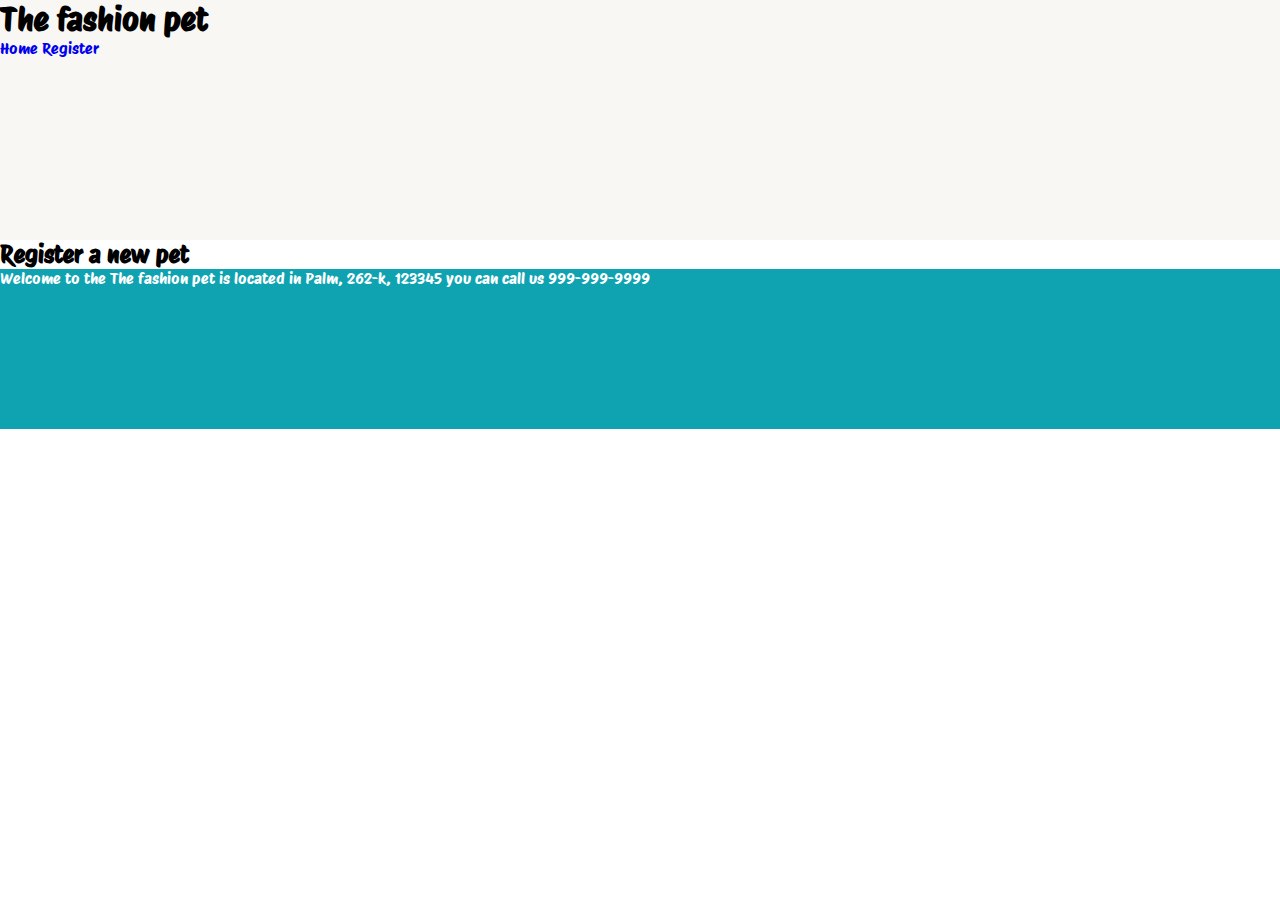
==== register.html @ 1b6401b3 "object literal" ====
<!DOCTYPE html>
<html lang="en">
<head>
    <meta charset="UTF-8">
    <meta name="viewport" content="width=device-width, initial-scale=1.0">
    <link rel="preconnect" href="https://fonts.googleapis.com">
    <link rel="preconnect" href="https://fonts.gstatic.com" crossorigin>
    <link href="https://fonts.googleapis.com/css2?family=Lato:wght@300;400;700&family=Montserrat:ital,wght@0,300;0,700;1,300&family=Protest+Riot&display=swap" rel="stylesheet">
    <link rel="stylesheet" href="styles/style.css">
    <title>Document</title>
</head>
<body>
    <header class="site-init">
        <div class="flex-container">
            <h1>The fashion pet</h1>
    
            <nav>
                <a href="index.html">Home</a>
                <a href="register.html">Register</a>
            </nav>
        </div>
    </header>

    <main class="">
        <h2>Register a new pet</h2>
        
    </main>

    <footer class="site-footer">
        <p id="info">Lorem ipsum dolor sit amet consectetur adipisicing elit. Laudantium, sequi!</p>
    </footer>

    <script src="./scripts/register.js"></script>
</body>
</html>
---- styles/style.css ----
/*global*/
*{
    padding: 0;
    margin: 0;
}
body{
    font-family: 'Lato', sans-serif;
    font-family: 'Montserrat', sans-serif;
    font-family: 'Protest Riot', sans-serif;;
}
img{
    max-width: 100%;
}
a{
    text-decoration: none;
}
/*utilities*/
.felx-container{
    display: flex;
    justify-content: space-between;
    align-items: center;
    height: 8rem;
}
/*header*/
.site-init{
    background-color: #F9F7F3;
    height: 15rem;
}
/*main*/

/*welcome*/
.welcome-section{
    display: grid;
    grid-template-columns: 1fr 1fr;
}
.welcome-img{
    display: flex;
    justify-content: center;
    align-items: center;
    background-color: azure;
    height: 30rem;
}
.welcome-img img{
    display: block;
    width: 20rem;
    border-radius: 20px;
}
/*services*/

/*footer*/
.site-footer{
    background-color: #0FA3B1;
    height: 10rem;
    color: white;
}
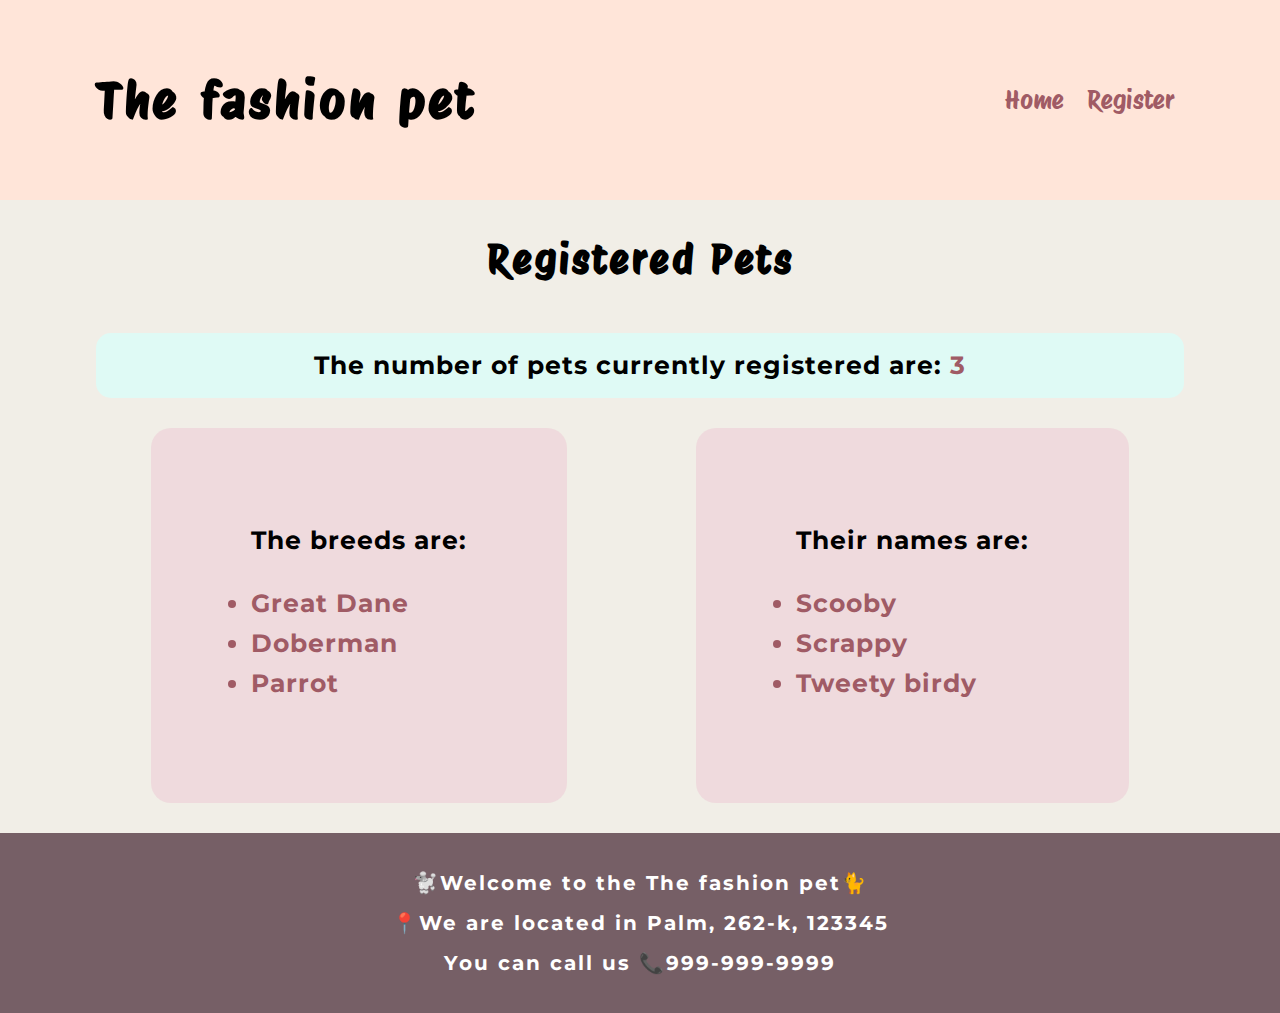
==== commit 2a664953: "finished assignment 1 - object literals - home and registered pets - responsive" ====
--- a/register.html
+++ b/register.html
@@ -11,7 +11,7 @@
 </head>
 <body>
     <header class="site-init">
-        <div class="flex-container">
+        <div class="flex-container container">
             <h1>The fashion pet</h1>
     
             <nav>
@@ -21,13 +21,27 @@
         </div>
     </header>
 
-    <main class="">
-        <h2>Register a new pet</h2>
-        
+    <main class="container">
+        <div class="register">
+            <h2>Registered Pets</h2>
+            <div class="count-pets">
+                <p id="count"></p>
+            </div>
+            <div class="info-reg">
+                <div class="breeds-pets">
+                    <p id="breeds"></p>
+                </div>
+                <div class="names-pets">
+                    <p id="names"></p>
+                </div>
+            </div>
+        </div>
     </main>
 
     <footer class="site-footer">
-        <p id="info">Lorem ipsum dolor sit amet consectetur adipisicing elit. Laudantium, sequi!</p>
+        <div class="container">
+            <p id="info">Lorem ipsum dolor sit amet consectetur adipisicing elit. Laudantium, sequi!</p>
+        </div>
     </footer>
 
     <script src="./scripts/register.js"></script>
--- a/styles/style.css
+++ b/styles/style.css
@@ -1,3 +1,13 @@
+:root{
+    --primary: #FFE5D9;
+    --secondary: #765F66;
+    --back_prim: #DFFAF5;
+    --back_sec: #eed9dcef;
+    --more: #a05b65;
+}
+html{
+    font-size: 62.5%;/* 10px = 1rem*/
+}
 /*global*/
 *{
     padding: 0;
@@ -5,26 +15,91 @@
 }
 body{
     font-family: 'Lato', sans-serif;
-    font-family: 'Montserrat', sans-serif;
-    font-family: 'Protest Riot', sans-serif;;
+    font-family: 'Protest Riot', sans-serif;
+    background-color: #f1eee7;
 }
 img{
     max-width: 100%;
 }
 a{
     text-decoration: none;
-}
+    color: var(--more);
+}
+h1{
+    font-size: 5rem;
+    word-spacing: .5rem;
+    letter-spacing: .3rem;
+}
+h2{
+    font-size: 4rem;
+    text-align: center;
+    margin: 2rem 0;
+    letter-spacing: .3rem;
+}
+h3{
+    font-size: 3rem;
+    letter-spacing: .2rem;
+}
+p{
+    font-size: 1.8rem;
+    font-family: 'Montserrat', sans-serif;
+    font-weight: bold;
+    line-height: 2.5rem;
+}
+
 /*utilities*/
-.felx-container{
-    display: flex;
+.container{
+    display: flex;
+    flex-direction: column;
+    margin: 1.5rem auto;
+    width: 85%;
+    gap: 2rem;
+}
+.flex-container{
+    display: flex;
+    flex-direction: row;
     justify-content: space-between;
     align-items: center;
-    height: 8rem;
+}
+@media(max-width:768px){
+    .flex-container{
+        flex-direction: column;
+        justify-content: center;
+    }
+    h1{
+        font-size: 4rem;
+        word-spacing: .5rem;
+        letter-spacing: .3rem;
+    }
+    h2{
+        font-size: 3rem;
+        text-align: center;
+        margin: 2rem 0;
+        letter-spacing: .3rem;
+    }
+    h3{
+        font-size: 2rem;
+        letter-spacing: .1rem;
+    }
+    p{
+        font-size: 1.6rem;
+        font-family: 'Montserrat', sans-serif;
+        font-weight: bold;
+        line-height: 2.5rem;
+    }
+    .container{
+        width: 75%;
+    }
 }
 /*header*/
 .site-init{
-    background-color: #F9F7F3;
-    height: 15rem;
+    display: flex;
+    background-color: var(--primary);
+    height: 20rem;
+}
+nav a{
+    margin: 0 1rem;
+    font-size: 2.5rem;
 }
 /*main*/
 
@@ -32,24 +107,165 @@
 .welcome-section{
     display: grid;
     grid-template-columns: 1fr 1fr;
-}
-.welcome-img{
+    gap: 2rem;
+}
+.welcome-img, .services-img{
     display: flex;
     justify-content: center;
     align-items: center;
-    background-color: azure;
-    height: 30rem;
-}
-.welcome-img img{
+    background-color: var(--back_prim);
+    height: 50rem;
+    border-radius: 4rem;
+}
+.welcome-img img, .services-img img{
     display: block;
-    width: 20rem;
-    border-radius: 20px;
+    max-width: 80%;
+    max-height: 90%;
+    border-radius: 4rem;
+}
+.welcome-text, .services-text{
+    display: flex;
+    flex-direction: column;
+    justify-content: center;
+    align-items: center;
+    background-color: var(--back_sec);
+    border-radius: 4rem;
+    gap: 4rem;
+    padding: 1.5rem 0;
+}
+.welcome-text p{
+    font-size: 2rem;
+    line-height: 4rem;
+}
+.welcome-container p, .services-container p{
+    width: 70%;
+    text-align: justify;
+}
+.h2-container{
+    width: 70%;
+    text-align: center;
+}
+@media(max-width:768px){
+    .welcome-section{
+        grid-template-columns: none;
+    }
+    .welcome-img{
+        height: 30rem;
+    }
+    .welcome-text{
+        height: auto;
+        gap: 2rem;
+    }
+    .welcome-text p{
+        font-size: 1.6rem;
+        line-height: 2.5rem;
+    }
 }
 /*services*/
-
+.services-container{
+    display: grid;
+    grid-template-columns: 1fr 1fr 1fr;
+    gap: 2rem;
+}
+.services-img{
+    height: 35rem;
+}
+.services-img img{
+    width: 40rem;
+    height: 27rem;
+}
+.services-text{
+    height: auto;
+    gap: 2rem;
+}
+.services-text p{
+    font-size: 1.6rem;
+}
+@media(max-width:768px){
+    .services-container{
+        grid-template-columns: none;
+    }
+    .services-text{
+        height: auto;
+    }
+}
+
+/*register*/
+.register{
+    display: flex;
+    flex-direction: column;
+    gap: 3rem;
+}
+.register p{
+    font-size: 2.5rem;
+    letter-spacing: .1rem;
+}
+.num-pets{
+    color: var(--more);
+}
+ul{
+    color: var(--more);
+    margin-top: 3rem;
+    line-height: 4rem;
+}
+.info-reg{
+    display: flex;
+    justify-content: space-around;
+    gap: 2rem;
+
+}
+.count-pets{
+    background-color: var(--back_prim);
+    padding: 2rem;
+    border-radius: 1.5rem;
+    text-align: center;
+}
+.breeds-pets, .names-pets{
+    background-color: var(--back_sec);
+    padding: 10rem;
+    border-radius: 2rem;
+}
+@media(max-width:768px){
+    .info-reg{
+        flex-direction: column;
+        gap: 2rem;
+    }
+    .register p{
+        font-size: 1.8rem;
+        letter-spacing: .1rem;
+    }
+    .breeds-pets, .names-pets{
+        padding: 5rem;
+        text-align: center;
+    }
+}
 /*footer*/
 .site-footer{
-    background-color: #0FA3B1;
-    height: 10rem;
+    background-color: var(--secondary);
+    height: 18rem;
     color: white;
+    margin-top: 3rem;
+}
+.site-footer .container{
+    display: flex;
+    height: 100%;
+    justify-content: center;
+    align-items: center;
+}
+#info{
+    display: flex;
+    flex-direction: column;
+    align-items: center;
+    gap: 1.5rem;
+}
+#info p{
+    font-size: 2rem;
+    letter-spacing: .2rem;
+}
+@media(max-width:768px){
+
+    #info p{
+        font-size: 1.5rem;
+        letter-spacing: .1rem;
+    }
 }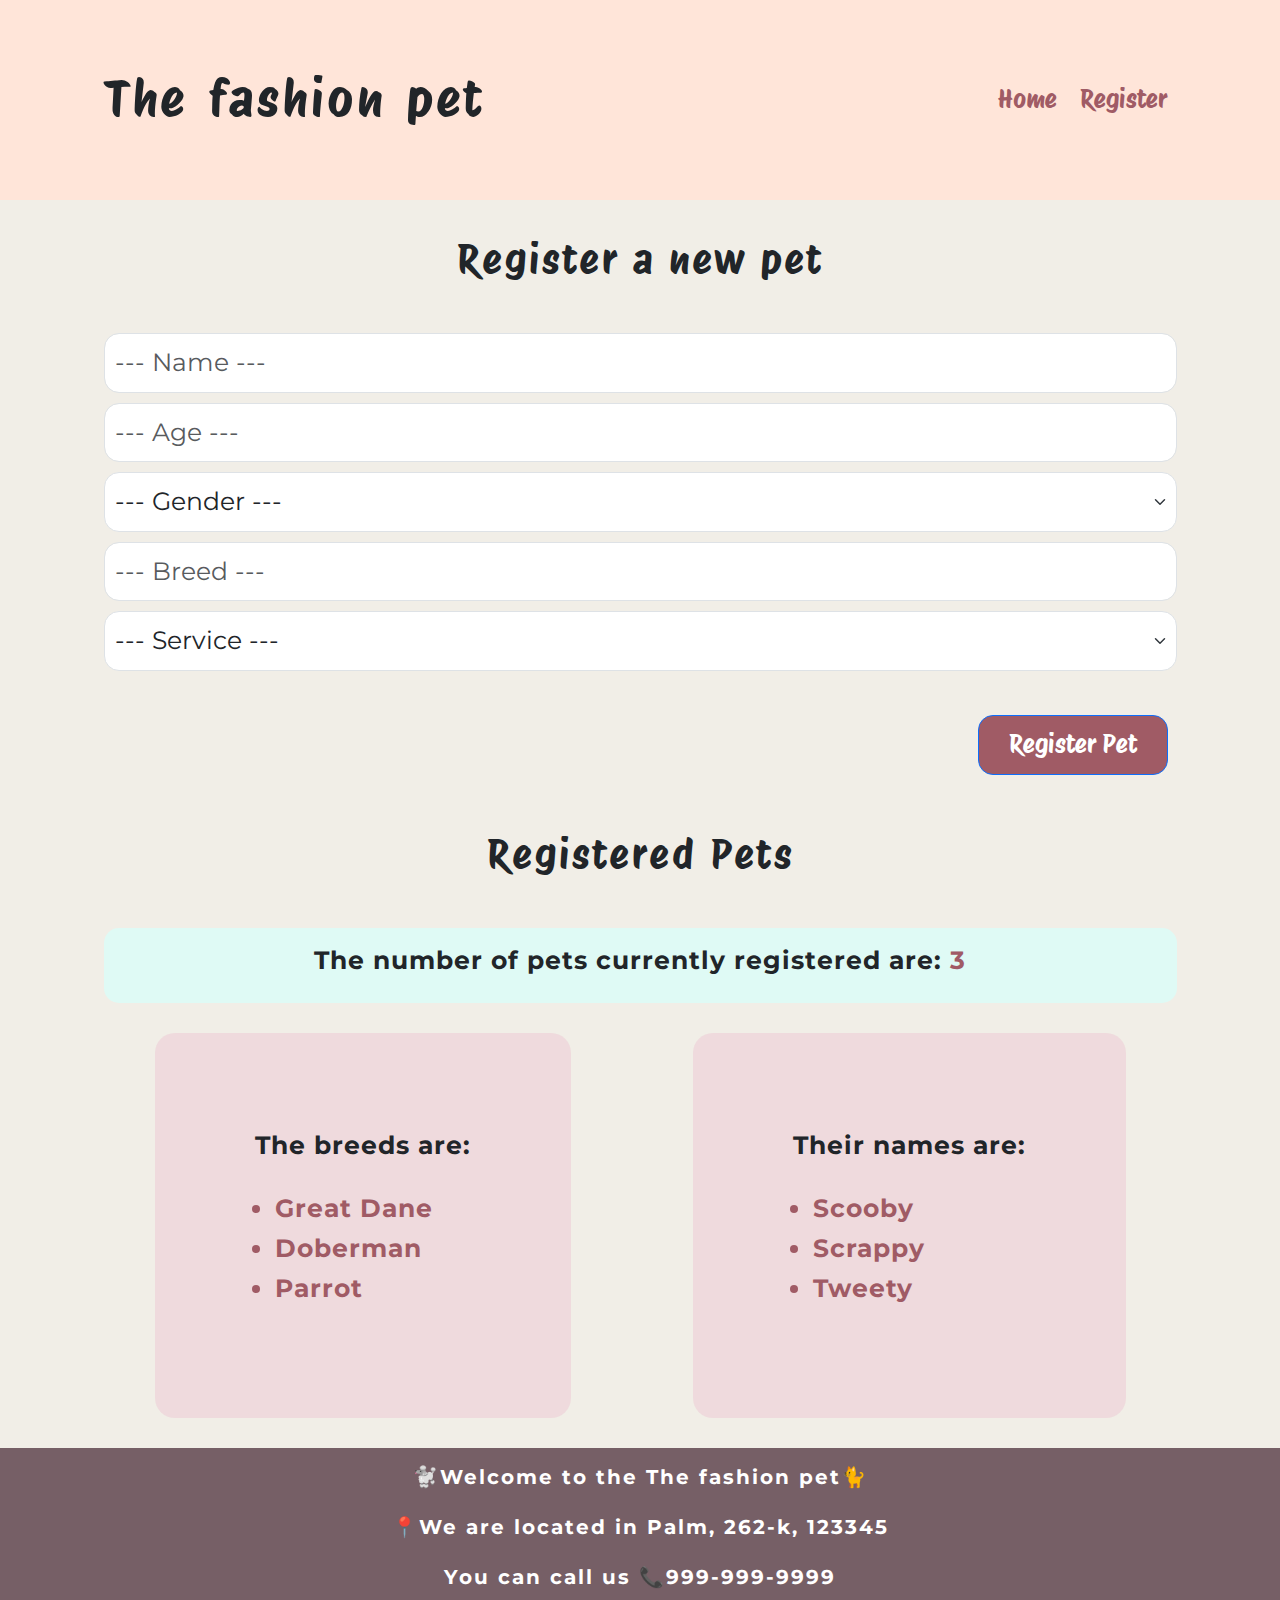
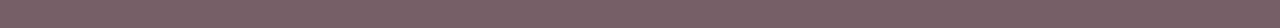
==== commit e8c5cc08: "object constructor and form register a new pet" ====
--- a/register.html
+++ b/register.html
@@ -6,6 +6,7 @@
     <link rel="preconnect" href="https://fonts.googleapis.com">
     <link rel="preconnect" href="https://fonts.gstatic.com" crossorigin>
     <link href="https://fonts.googleapis.com/css2?family=Lato:wght@300;400;700&family=Montserrat:ital,wght@0,300;0,700;1,300&family=Protest+Riot&display=swap" rel="stylesheet">
+    <link rel="stylesheet" href="https://cdn.jsdelivr.net/npm/bootstrap@5.3.2/dist/css/bootstrap.min.css">
     <link rel="stylesheet" href="styles/style.css">
     <title>Document</title>
 </head>
@@ -23,6 +24,42 @@
 
     <main class="container">
         <div class="register">
+            <h2>Register a new pet</h2>
+
+            <form>
+                <div class="mb-3">
+                    <input class="form-control form-control-sm" type="text" id="txtName" required placeholder="--- Name ---">
+                </div>
+                <div class="mb-3">
+                    <input class="form-control form-control-sm" type="number" id="numAge" required placeholder="--- Age ---">
+                </div>
+                <div class="mb-3">
+                    <select id="selectGender" class="form-select" required>
+                        <option value="" selected disabled>--- Gender ---</option>
+                        <option value="Female">Female</option>
+                        <option value="Male">Male</option>
+                    </select>
+                </div>
+                <div class="mb-3">
+                    <input class="form-control form-control-sm" type="text" id="txtBreed" required placeholder="--- Breed ---">
+                </div>
+                <div class="mb-3">
+                    <select id="selectService" class="form-select" required>
+                        <option value="" selected disabled>--- Service ---</option>
+                        <option value="Bath and drying">Bath and drying</option>
+                        <option value="Nail Trimming">Nail Trimming</option>
+                        <option value="Dental Cleaning">Dental Cleaning</option>
+                        <option value="Walk">Walk</option>
+                        <option value="Brush and cut">Brush and cut</option>
+                        <option value="Stay">Stay</option>
+                    </select>
+                </div>
+                <div class="btn">
+                    <button type="submit" class="btn btn-primary btn-lg" onclick="register()">Register Pet</button>
+                </div>
+            </form>
+
+
             <h2>Registered Pets</h2>
             <div class="count-pets">
                 <p id="count"></p>
--- a/styles/style.css
+++ b/styles/style.css
@@ -65,6 +65,7 @@
     .flex-container{
         flex-direction: column;
         justify-content: center;
+        text-align: center;
     }
     h1{
         font-size: 4rem;
@@ -239,18 +240,25 @@
         text-align: center;
     }
 }
+/*form*/
+form{
+    font-size: 2.5rem;
+}
+
 /*footer*/
 .site-footer{
     background-color: var(--secondary);
     height: 18rem;
     color: white;
     margin-top: 3rem;
+    margin-bottom: 0;
 }
 .site-footer .container{
     display: flex;
     height: 100%;
     justify-content: center;
     align-items: center;
+    margin-bottom: 0;
 }
 #info{
     display: flex;
@@ -263,9 +271,45 @@
     letter-spacing: .2rem;
 }
 @media(max-width:768px){
-
+    .site-footer{
+        height: auto;
+        gap: 1rem;
+    }
     #info p{
         font-size: 1.5rem;
         letter-spacing: .1rem;
+        text-align: center;
+    }
+}
+
+.btn{
+    display: flex;
+    justify-content: flex-end;
+}
+.btn-primary{
+    background-color: var(--more);
+    margin-top: 3rem;
+    font-size: 2.5rem;
+    padding: 1rem 3rem;
+    border-radius: 1.5rem;
+}
+.form-control, .form-select{
+    font-size: 2.5rem;
+    border-radius: 1.5rem;
+    font-family: 'Montserrat', sans-serif;
+    padding: 1rem;
+}
+@media(max-width:768px){
+    .btn{
+        justify-content: center;
+    }
+    .btn-primary{
+        margin-top: 3rem;
+        font-size: 2rem;
+        padding: .5rem 2rem;
+    }
+    .form-control, .form-select{
+        font-size: 2rem;
+        padding: .5rem;
     }
 }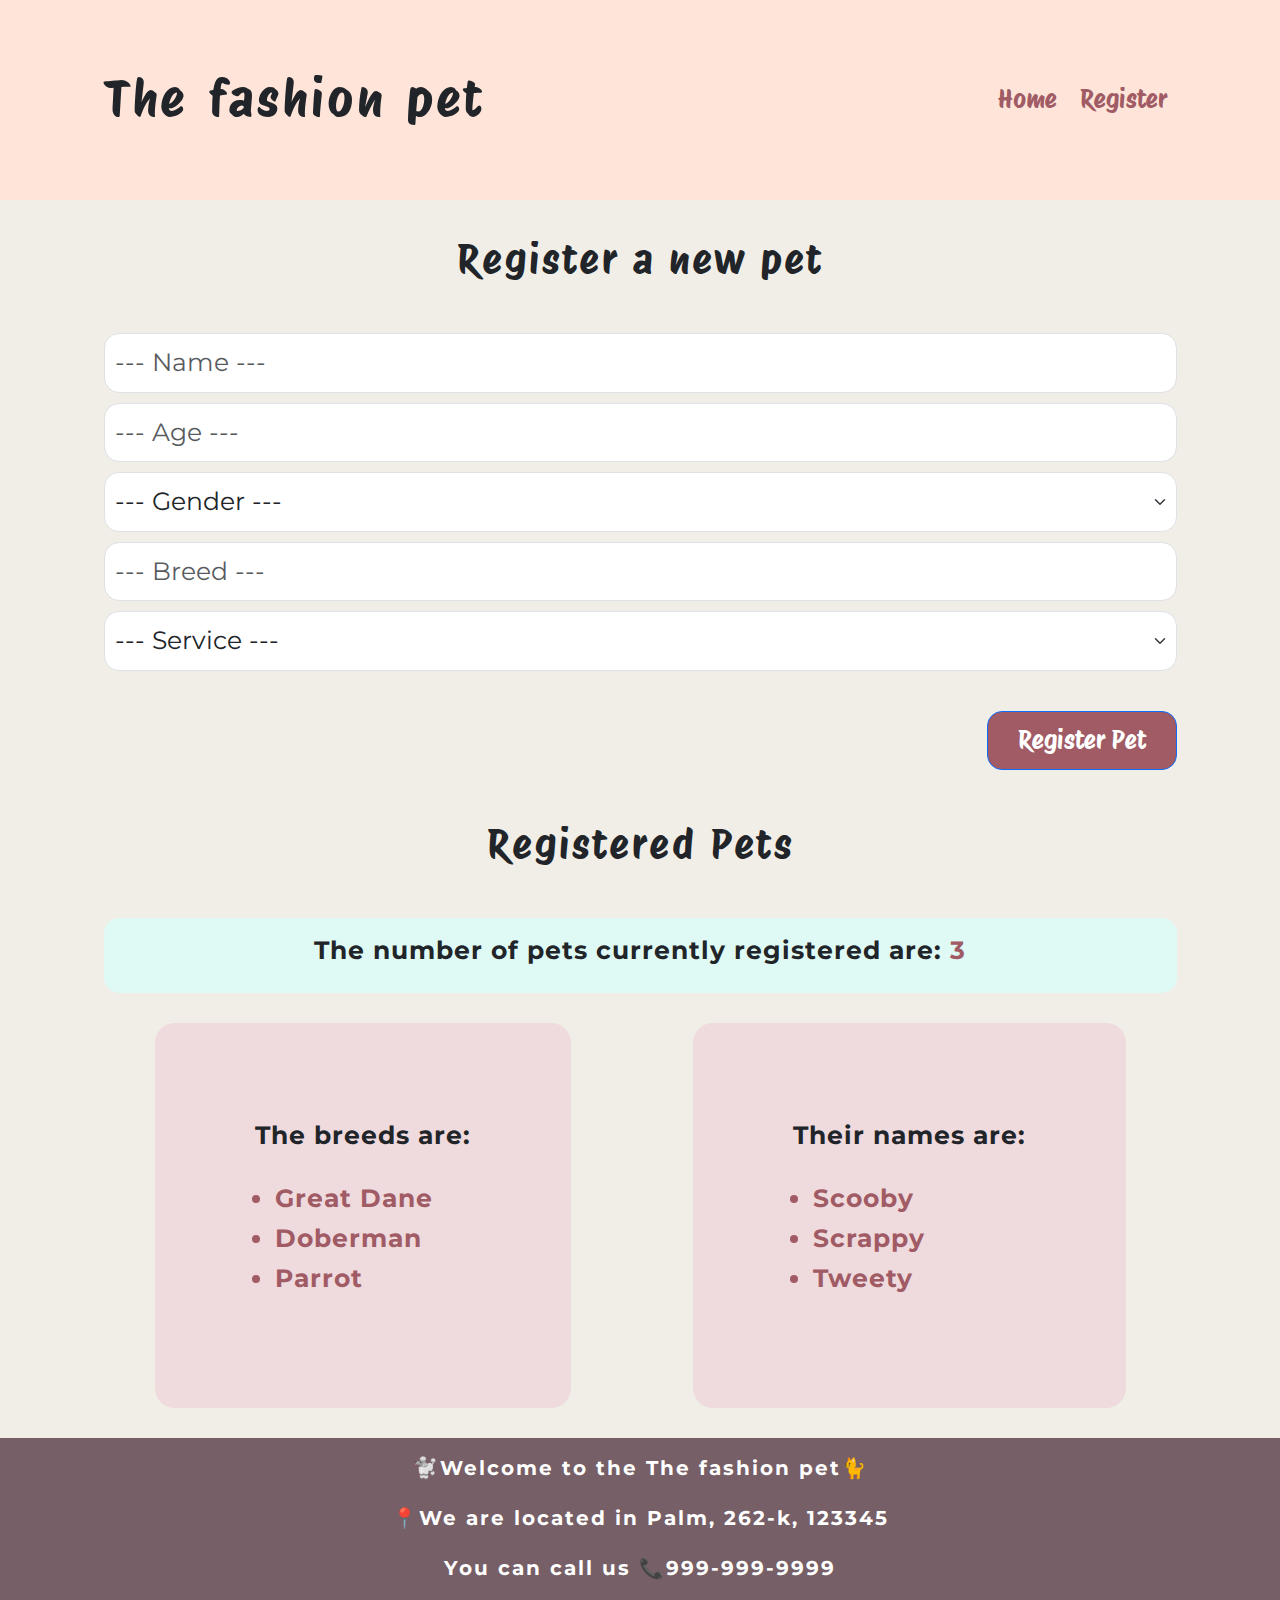
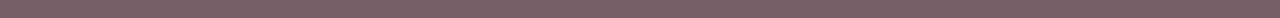
==== commit 1c895741: "object constructor and form register a new pet (correction form)" ====
--- a/register.html
+++ b/register.html
@@ -28,23 +28,23 @@
 
             <form>
                 <div class="mb-3">
-                    <input class="form-control form-control-sm" type="text" id="txtName" required placeholder="--- Name ---">
+                    <input class="form-control form-control-sm" type="text" id="txtName" placeholder="--- Name ---">
                 </div>
                 <div class="mb-3">
-                    <input class="form-control form-control-sm" type="number" id="numAge" required placeholder="--- Age ---">
+                    <input class="form-control form-control-sm" type="number" id="numAge" placeholder="--- Age ---">
                 </div>
                 <div class="mb-3">
-                    <select id="selectGender" class="form-select" required>
+                    <select id="selectGender" class="form-select">
                         <option value="" selected disabled>--- Gender ---</option>
                         <option value="Female">Female</option>
                         <option value="Male">Male</option>
                     </select>
                 </div>
                 <div class="mb-3">
-                    <input class="form-control form-control-sm" type="text" id="txtBreed" required placeholder="--- Breed ---">
+                    <input class="form-control form-control-sm" type="text" id="txtBreed" placeholder="--- Breed ---">
                 </div>
                 <div class="mb-3">
-                    <select id="selectService" class="form-select" required>
+                    <select id="selectService" class="form-select">
                         <option value="" selected disabled>--- Service ---</option>
                         <option value="Bath and drying">Bath and drying</option>
                         <option value="Nail Trimming">Nail Trimming</option>
@@ -54,8 +54,8 @@
                         <option value="Stay">Stay</option>
                     </select>
                 </div>
-                <div class="btn">
-                    <button type="submit" class="btn btn-primary btn-lg" onclick="register()">Register Pet</button>
+                <div class="btn-cont">
+                    <button type="button" class="btn btn-primary btn-lg" onclick="register()">Register Pet</button>
                 </div>
             </form>
 
--- a/styles/style.css
+++ b/styles/style.css
@@ -282,7 +282,7 @@
     }
 }
 
-.btn{
+.btn-cont{
     display: flex;
     justify-content: flex-end;
 }
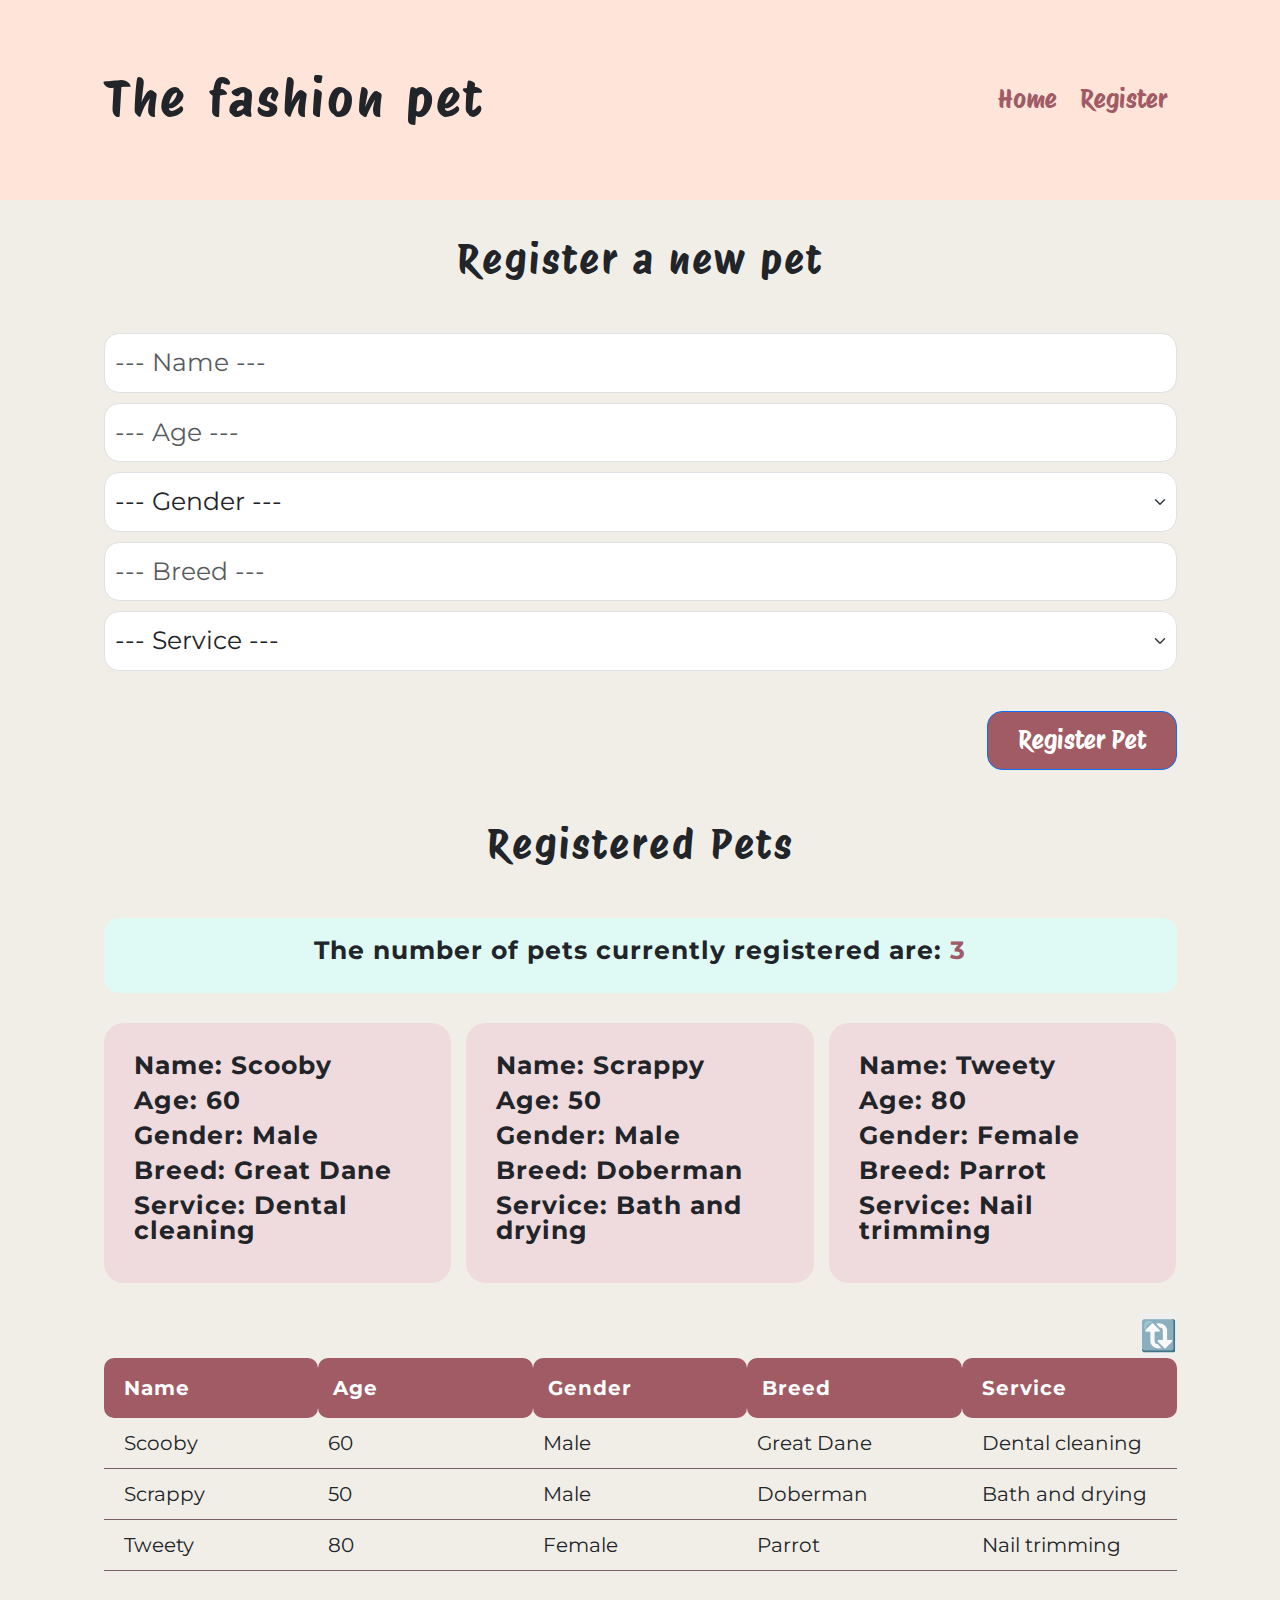
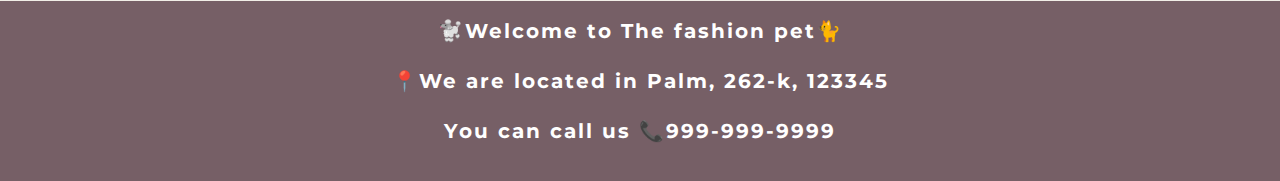
==== commit 01543546: "finished assignment 3 - display info pets on card and one a table with  data inversion" ====
--- a/register.html
+++ b/register.html
@@ -8,7 +8,7 @@
     <link href="https://fonts.googleapis.com/css2?family=Lato:wght@300;400;700&family=Montserrat:ital,wght@0,300;0,700;1,300&family=Protest+Riot&display=swap" rel="stylesheet">
     <link rel="stylesheet" href="https://cdn.jsdelivr.net/npm/bootstrap@5.3.2/dist/css/bootstrap.min.css">
     <link rel="stylesheet" href="styles/style.css">
-    <title>Document</title>
+    <title>Register Pet saoln</title>
 </head>
 <body>
     <header class="site-init">
@@ -65,12 +65,11 @@
                 <p id="count"></p>
             </div>
             <div class="info-reg">
-                <div class="breeds-pets">
-                    <p id="breeds"></p>
-                </div>
-                <div class="names-pets">
-                    <p id="names"></p>
-                </div>
+                <div id="pets"></div>
+            </div>
+            <div class="table_pets">
+                <button class="filter" onclick="invertPets()">🔃</button>
+                <div id="t_pet"></div>
             </div>
         </div>
     </main>
@@ -80,7 +79,8 @@
             <p id="info">Lorem ipsum dolor sit amet consectetur adipisicing elit. Laudantium, sequi!</p>
         </div>
     </footer>
-
+    
+    <script src="./scripts/display.js"></script>
     <script src="./scripts/register.js"></script>
 </body>
 </html>--- a/styles/style.css
+++ b/styles/style.css
@@ -204,28 +204,12 @@
 .num-pets{
     color: var(--more);
 }
-ul{
-    color: var(--more);
-    margin-top: 3rem;
-    line-height: 4rem;
-}
-.info-reg{
-    display: flex;
-    justify-content: space-around;
-    gap: 2rem;
-
-}
 .count-pets{
     background-color: var(--back_prim);
     padding: 2rem;
     border-radius: 1.5rem;
     text-align: center;
 }
-.breeds-pets, .names-pets{
-    background-color: var(--back_sec);
-    padding: 10rem;
-    border-radius: 2rem;
-}
 @media(max-width:768px){
     .info-reg{
         flex-direction: column;
@@ -234,10 +218,6 @@
     .register p{
         font-size: 1.8rem;
         letter-spacing: .1rem;
-    }
-    .breeds-pets, .names-pets{
-        padding: 5rem;
-        text-align: center;
     }
 }
 /*form*/
@@ -312,4 +292,80 @@
         font-size: 2rem;
         padding: .5rem;
     }
-}+}
+
+/*cards*/
+#pets{
+    display: grid;
+    grid-template-columns: 1fr 1fr 1fr;
+    column-gap: 1.5rem;
+    row-gap: 1.5rem;
+}
+.petCards{
+    background-color: var(--back_sec);
+    border-radius: 2rem;
+    padding: 3rem;
+}
+@media(max-width:768px){
+    #pets{
+        grid-template-columns: 1fr;
+    }
+}
+
+/*table*/
+table{
+    font-size: 2rem;
+    font-family: 'Montserrat', sans-serif;
+    width: 100%;
+    table-layout: fixed;
+    border-collapse: collapse;
+}
+thead{
+    background-color: var(--more);
+    color: white;
+    font-weight: bold;
+    margin: 0 auto;
+    letter-spacing: .1rem;
+    
+}
+th{
+    border-radius: 1rem;
+    padding: 1.5rem;
+}
+td{
+    padding: 1rem;
+    border-bottom: .1rem solid var(--secondary);
+}
+
+th:first-child,
+td:first-child,
+th:last-child,
+td:last-child {
+    padding: 10px 20px;
+}
+
+.filter{
+    border: none;
+    font-size: 3rem;
+}
+.table_pets{
+    display: flex;
+    flex-direction: column;
+    align-items: flex-end;
+}
+
+@media(max-width:768px){
+    table{
+        font-size: 1.6rem;
+    }
+    thead{
+        letter-spacing: auto;
+    }
+    th{
+        padding: 1rem;
+    }
+    td{
+        padding: .7rem;
+    }
+
+}
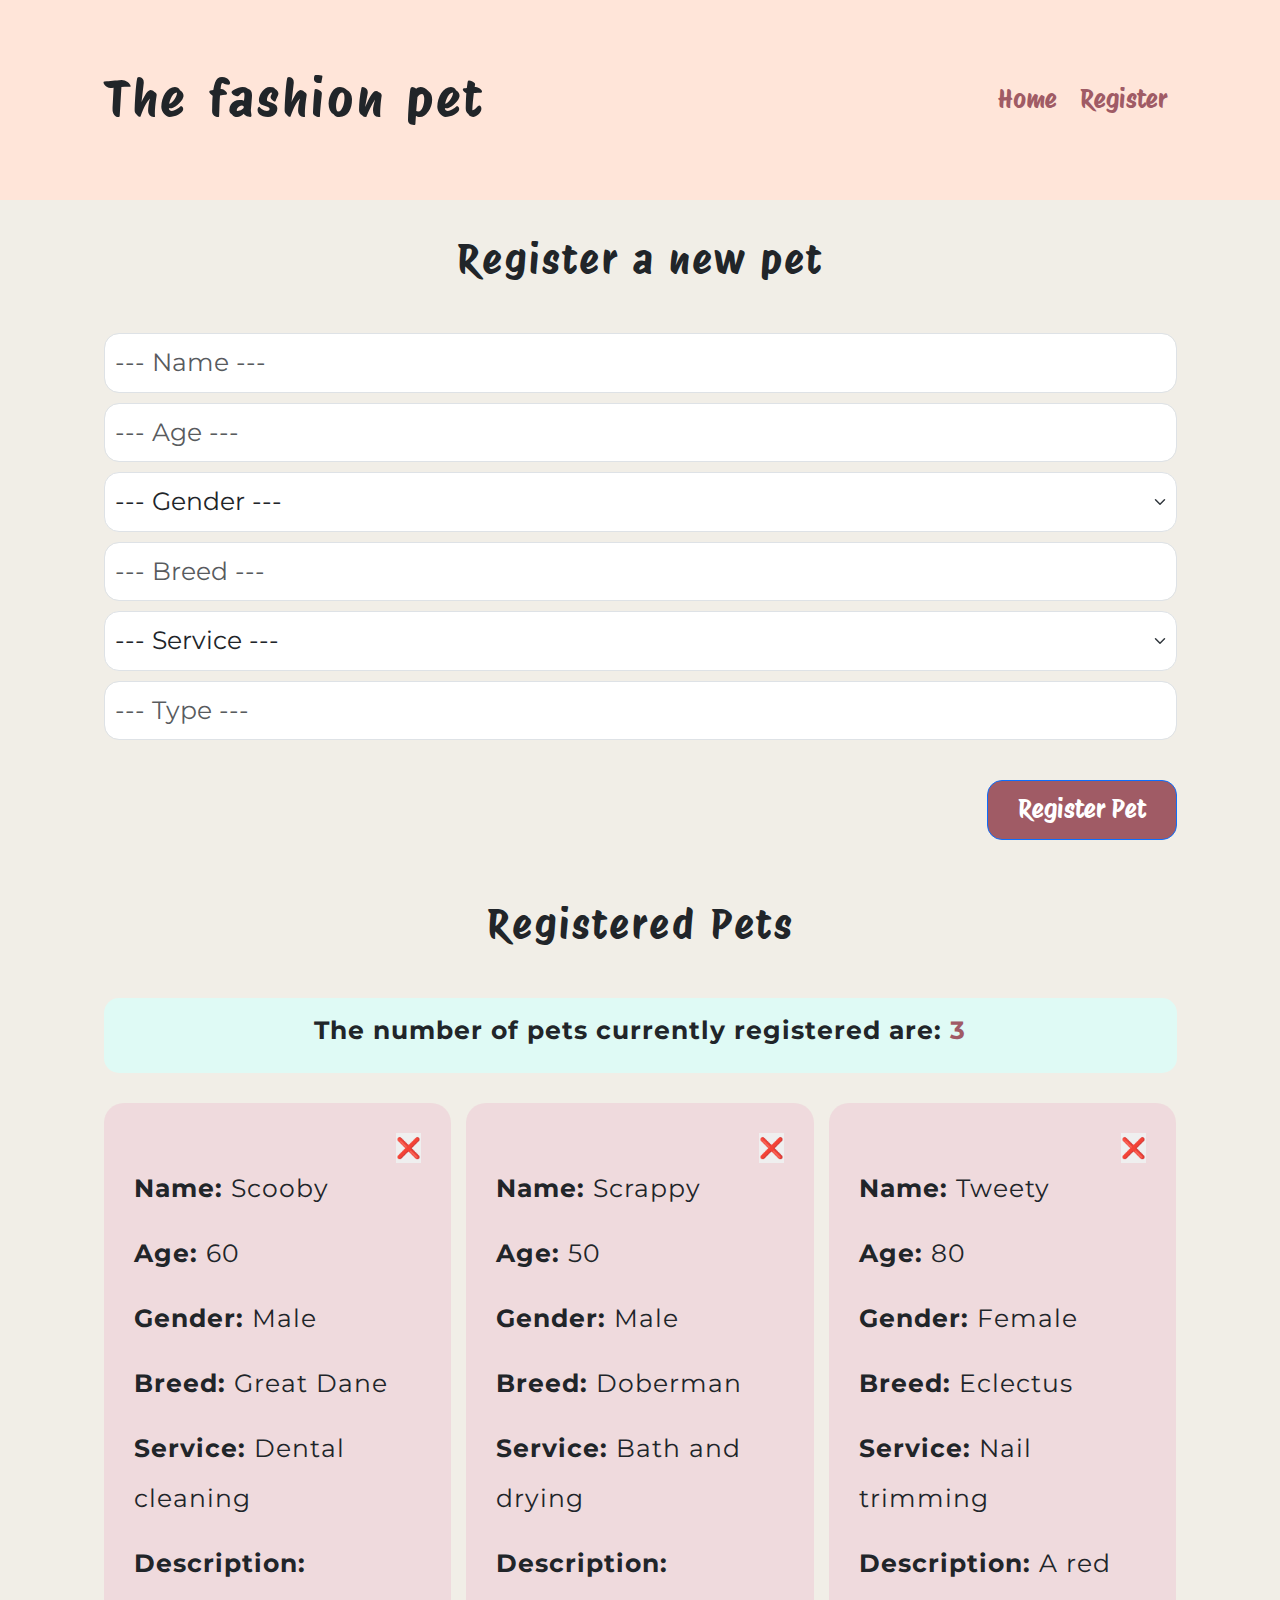
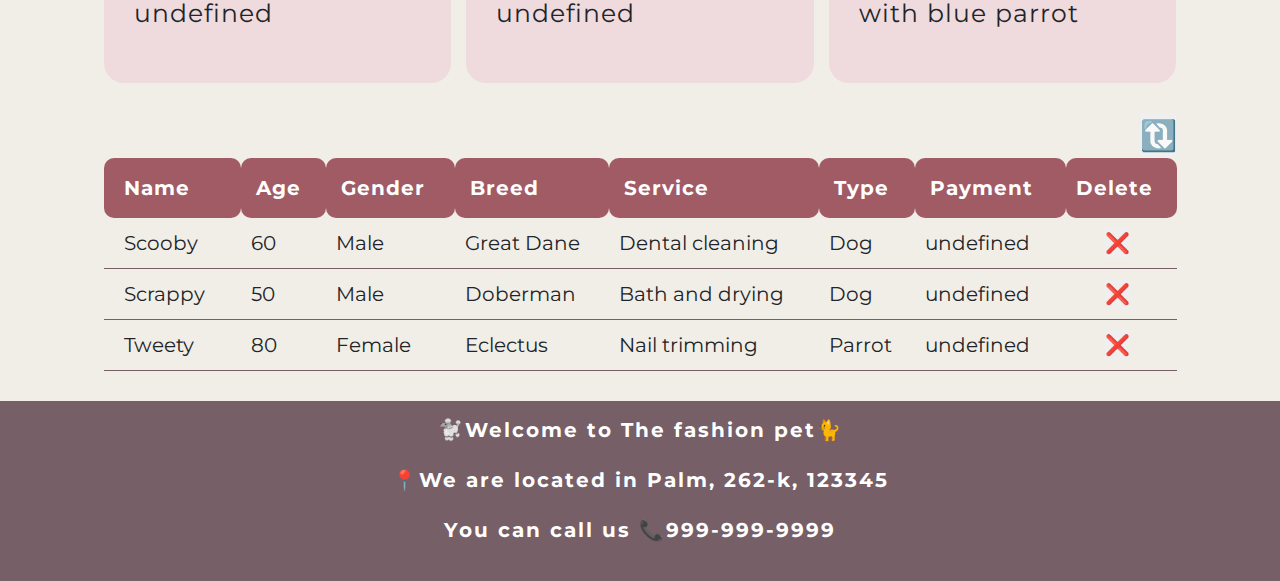
==== commit e0ac26a6: "finished final report - register new pet with validation, diplay in a table with filter to invert va" ====
--- a/register.html
+++ b/register.html
@@ -25,7 +25,9 @@
     <main class="container">
         <div class="register">
             <h2>Register a new pet</h2>
-
+            <div class="hidden" id="notifications">
+                <p>This is a notification section</p>
+            </div>
             <form>
                 <div class="mb-3">
                     <input class="form-control form-control-sm" type="text" id="txtName" placeholder="--- Name ---">
@@ -54,8 +56,28 @@
                         <option value="Stay">Stay</option>
                     </select>
                 </div>
+                <div class="mb-3">
+                    <input class="form-control form-control-sm" type="text" id="txtType" placeholder="--- Type ---">
+                </div>
                 <div class="btn-cont">
                     <button type="button" class="btn btn-primary btn-lg" onclick="register()">Register Pet</button>
+                </div>
+                <div class="hidden" id="notifications-copy">
+                    <p>This is a notification section</p>
+                </div>
+                <div class="mb-3">
+                    <select id="selectPayment" class="hidden">
+                        <option value="" selected disabled>--- Payment Method ---</option>
+                        <option value="Cash">Cash</option>
+                        <option value="Card">Card</option>
+                        <option value="Transfer">Transfer</option>
+                    </select>
+                </div>
+                <div class="mb-3">
+                    <textarea class="hidden" id="txtDescription" cols="30" rows="7" placeholder="--- Description of your pet ---"></textarea>
+                </div>
+                <div class="hidden" id="btn-add">
+                    <button type="button" class="btn btn-primary btn-lg" onclick="addInfo()">Add info</button>
                 </div>
             </form>
 
@@ -69,7 +91,19 @@
             </div>
             <div class="table_pets">
                 <button class="filter" onclick="invertPets()">🔃</button>
-                <div id="t_pet"></div>
+                <table id="myTablePets">
+                    <thead>
+                        <th>Name</th>
+                        <th>Age</th>
+                        <th>Gender</th>
+                        <th>Breed</th>
+                        <th>Service</th>
+                        <th>Type</th>
+                        <th>Payment</th>
+                        <th>Delete</th>
+                    </thead>
+                    <tbody id="t_pet"></tbody>
+                </table>
             </div>
         </div>
     </main>
--- a/styles/style.css
+++ b/styles/style.css
@@ -306,6 +306,15 @@
     border-radius: 2rem;
     padding: 3rem;
 }
+.petCards p{
+    font-family: 'Montserrat', sans-serif;
+    font-weight: normal;
+    line-height: 5rem;
+    margin-bottom: 1.5rem;
+}
+.inf-card{
+    font-weight: bold;
+}
 @media(max-width:768px){
     #pets{
         grid-template-columns: 1fr;
@@ -317,7 +326,7 @@
     font-size: 2rem;
     font-family: 'Montserrat', sans-serif;
     width: 100%;
-    table-layout: fixed;
+    /* table-layout: fixed; */
     border-collapse: collapse;
 }
 thead{
@@ -338,10 +347,15 @@
 }
 
 th:first-child,
-td:first-child,
+td:first-child{
+    padding: 10px 20px;
+}
 th:last-child,
-td:last-child {
-    padding: 10px 20px;
+td:last-child{
+    padding: 10px;
+}
+td:last-child{
+    padding-left: 3.6%;
 }
 
 .filter{
@@ -367,5 +381,59 @@
     td{
         padding: .7rem;
     }
-
-}
+    #myTablePets th:nth-child(2),
+    #myTablePets td:nth-child(2),
+    #myTablePets th:nth-child(3),
+    #myTablePets td:nth-child(3),
+    #myTablePets th:nth-child(4),
+    #myTablePets td:nth-child(4),
+    #myTablePets th:nth-child(7),
+    #myTablePets td:nth-child(7){
+        display: none;
+    }
+
+    th:first-child,
+    td:first-child{
+        padding: 0 0 0 10px;
+    }
+    th:last-child,
+    td:last-child{
+        padding: 10px 10px;
+    }
+    td:last-child{
+        padding-left: 8.2%;
+    }
+}
+
+.x-delete{
+    display: flex;
+    justify-content: flex-end;
+    border: none;
+    font-size: 2rem;
+}
+
+#notifications .alert-error, #notifications .alert-successful,
+#notifications-copy .alert-error, #notifications-copy .alert-successful{
+    font-family: 'Montserrat', sans-serif;
+    font-size: 1.6rem;
+    border-radius: 1rem;
+    padding: 1rem;
+    margin-top: .5rem;
+    margin-left: auto;
+}
+#notifications .alert-error,
+#notifications-copy .alert-error{
+    background-color: rgb(196, 60, 60);
+    color: white;
+}
+.alert-error{
+    background-color: rgb(233, 201, 201);
+}
+.alert-successful{
+    background-color: rgb(42, 175, 42);
+    color: white;
+}
+
+.hidden{
+    display: none;
+}